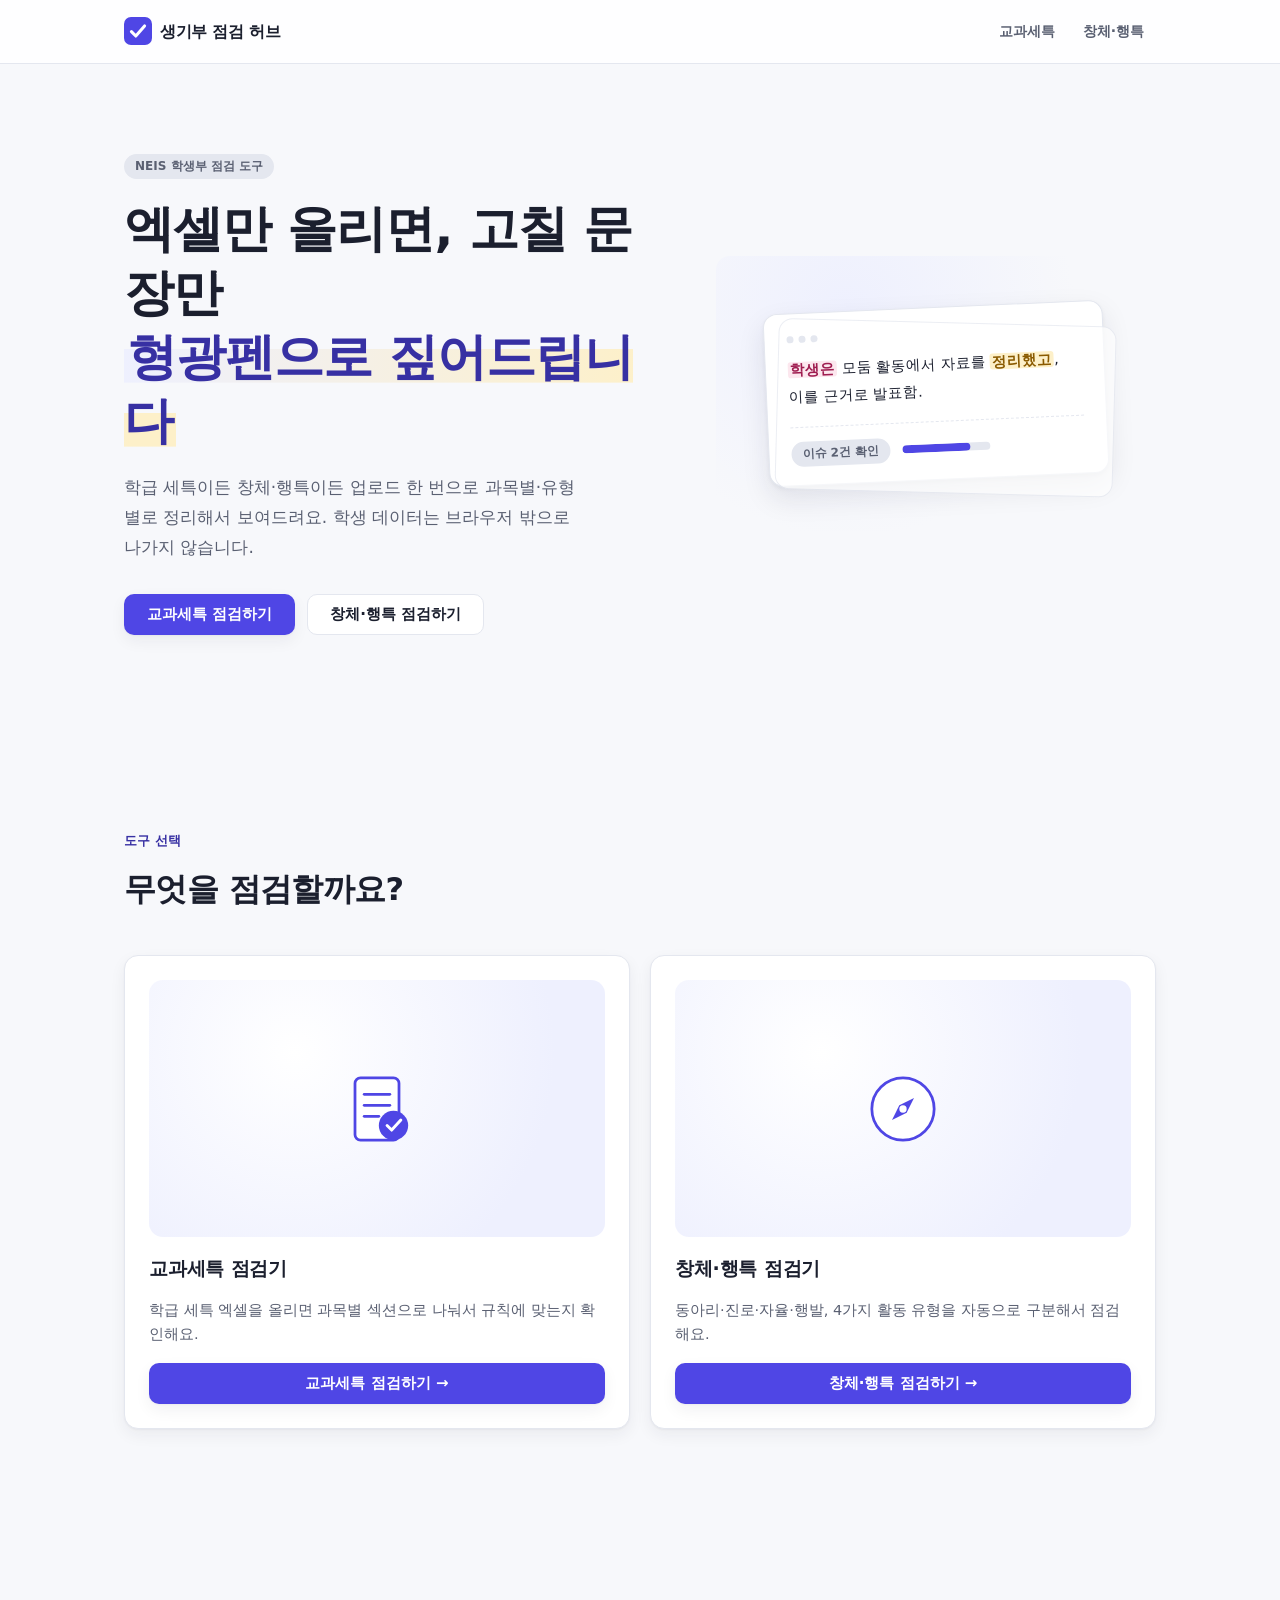
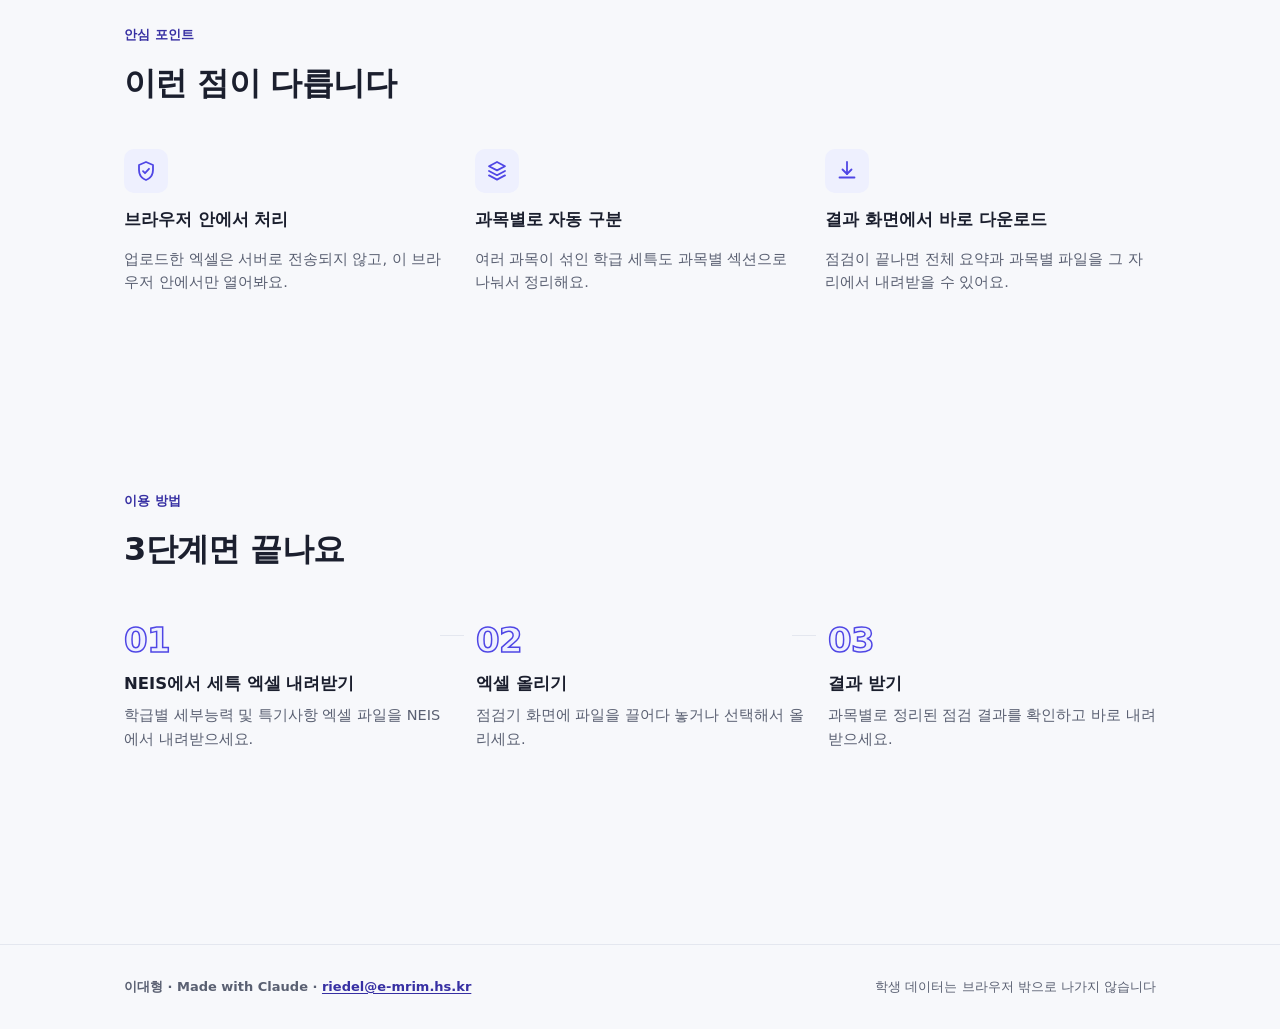
==== index.html @ 64111864 "feat: 생기부 점검 허브 초기 구현 (교과세특·창체 점검기 + 랜딩) - NEIS 인쇄덤프형 xlsx 파서: 과목 forward-fill, 잘림 보정, 연속행 병합 - 결과 화" ====
<!doctype html>
<html lang="ko">
<head>
<meta charset="UTF-8">
<meta name="viewport" content="width=device-width, initial-scale=1">
<title>생기부 점검 허브</title>
<meta name="description" content="NEIS 학생부 세특·창체 문장을 브라우저 안에서 바로 점검하고, 과목별·유형별로 정리해서 내려받으세요.">

<meta property="og:title" content="생기부 점검 허브">
<meta property="og:description" content="NEIS 학생부 세특·창체 문장을 브라우저 안에서 바로 점검하고, 과목별·유형별로 정리해서 내려받으세요.">
<meta property="og:image" content="./assets/img/og.png">
<meta property="og:type" content="website">
<meta property="og:locale" content="ko_KR">

<link rel="icon" type="image/svg+xml" href="./favicon.svg">
<link rel="stylesheet" href="https://cdn.jsdelivr.net/gh/orioncactus/pretendard@v1.3.9/dist/web/variable/pretendardvariable-dynamic-subset.min.css">
<link rel="stylesheet" href="./assets/css/design-system.css">
<link rel="stylesheet" href="./assets/css/landing.css">
</head>
<body>

<header class="site-header">
  <div class="container site-header__inner">
    <a class="site-logo" href="./index.html">
      <svg class="site-logo__mark" width="28" height="28" viewBox="0 0 64 64" aria-hidden="true">
        <rect width="64" height="64" rx="16" fill="#4F46E5"/>
        <path d="M17 33.5 L27 43.5 L47 20.5" fill="none" stroke="#FFFFFF" stroke-width="7" stroke-linecap="round" stroke-linejoin="round"/>
      </svg>
      생기부 점검 허브
    </a>
    <nav class="site-nav" aria-label="주요 메뉴">
      <a class="site-nav__link" href="./subject.html">교과세특</a>
      <a class="site-nav__link" href="./career.html">창체·행특</a>
    </nav>
  </div>
</header>

<main>

  <!-- 히어로 -->
  <section class="hero">
    <div class="container">
      <div class="hero-copy">
        <span class="badge">NEIS 학생부 점검 도구</span>
        <h1 class="hero-title">
          엑셀만 올리면, 고칠 문장만<br>
          <span class="hl-sweep">형광펜으로 짚어드립니다</span>
        </h1>
        <p class="hero-desc">
          학급 세특이든 창체·행특이든 업로드 한 번으로 과목별·유형별로 정리해서 보여드려요.
          학생 데이터는 브라우저 밖으로 나가지 않습니다.
        </p>
        <div class="hero-cta">
          <a class="btn btn-primary" href="./subject.html">교과세특 점검하기</a>
          <a class="btn btn-ghost" href="./career.html">창체·행특 점검하기</a>
        </div>
      </div>

      <div class="hero-illus-wrap">
        <div class="illus illus-hero" role="img" aria-label="생기부 문장에 형광펜으로 표시된 점검 결과 미리보기">
          <img src="./assets/img/hero.png" alt="" onerror="this.style.display='none';this.closest('.illus').classList.add('img-missing')">
          <div class="illus-fallback" aria-hidden="true">
            <div class="mock-card">
              <div class="mock-card__dots"><span></span><span></span><span></span></div>
              <p class="mock-card__line">
                <mark class="hl-rose">학생은</mark> 모둠 활동에서 자료를
                <mark class="hl-amber">정리했고</mark>, 이를 근거로 발표함.
              </p>
              <div class="mock-card__meta">
                <span class="badge">이슈 2건 확인</span>
                <div class="gauge"><div class="gauge-fill" style="width:78%"></div></div>
              </div>
            </div>
          </div>
        </div>
      </div>
    </div>
  </section>

  <!-- 도구 카드 2 -->
  <section class="tools">
    <div class="container">
      <div class="section-head">
        <span class="section-eyebrow">도구 선택</span>
        <h2 class="section-title">무엇을 점검할까요?</h2>
      </div>

      <div class="grid-2">
        <article class="card tool-card">
          <div class="illus illus-tool" role="img" aria-label="교과세특 점검기 아이콘">
            <img src="./assets/img/tool-subject.png" alt="" onerror="this.style.display='none';this.closest('.illus').classList.add('img-missing')">
            <div class="illus-fallback" aria-hidden="true">
              <svg class="illus-fallback-icon" viewBox="0 0 96 96" width="72" height="72" fill="none" aria-hidden="true">
                <rect x="24" y="14" width="48" height="68" rx="6" fill="#FFFFFF" stroke="#4F46E5" stroke-width="3"/>
                <line x1="34" y1="32" x2="62" y2="32" stroke="#4F46E5" stroke-width="3" stroke-linecap="round"/>
                <line x1="34" y1="44" x2="62" y2="44" stroke="#4F46E5" stroke-width="3" stroke-linecap="round"/>
                <line x1="34" y1="56" x2="50" y2="56" stroke="#4F46E5" stroke-width="3" stroke-linecap="round"/>
                <circle cx="66" cy="66" r="16" fill="#4F46E5"/>
                <path d="M59 66 L64 71 L74 60" stroke="#FFFFFF" stroke-width="3.2" stroke-linecap="round" stroke-linejoin="round" fill="none"/>
              </svg>
            </div>
          </div>
          <h3 class="tool-card__title">교과세특 점검기</h3>
          <p class="tool-card__desc">학급 세특 엑셀을 올리면 과목별 섹션으로 나눠서 규칙에 맞는지 확인해요.</p>
          <a class="btn btn-primary" href="./subject.html">교과세특 점검하기 →</a>
        </article>

        <article class="card tool-card">
          <div class="illus illus-tool" role="img" aria-label="창체·행특 점검기 아이콘">
            <img src="./assets/img/tool-career.png" alt="" onerror="this.style.display='none';this.closest('.illus').classList.add('img-missing')">
            <div class="illus-fallback" aria-hidden="true">
              <svg class="illus-fallback-icon" viewBox="0 0 96 96" width="72" height="72" fill="none" aria-hidden="true">
                <circle cx="48" cy="48" r="34" fill="#FFFFFF" stroke="#4F46E5" stroke-width="3"/>
                <path d="M60 36 L52 52 L36 60 L44 44 Z" fill="#4F46E5"/>
                <circle cx="48" cy="48" r="4" fill="#FFFFFF"/>
              </svg>
            </div>
          </div>
          <h3 class="tool-card__title">창체·행특 점검기</h3>
          <p class="tool-card__desc">동아리·진로·자율·행발, 4가지 활동 유형을 자동으로 구분해서 점검해요.</p>
          <a class="btn btn-primary" href="./career.html">창체·행특 점검하기 →</a>
        </article>
      </div>
    </div>
  </section>

  <!-- 특징 3 -->
  <section class="features">
    <div class="container">
      <div class="section-head">
        <span class="section-eyebrow">안심 포인트</span>
        <h2 class="section-title">이런 점이 다릅니다</h2>
      </div>

      <div class="grid-3">
        <div class="feature-card">
          <span class="feature-icon">
            <svg width="24" height="24" viewBox="0 0 24 24" fill="none" aria-hidden="true">
              <path d="M12 3l7 3v5c0 5-3.2 8.5-7 10-3.8-1.5-7-5-7-10V6l7-3z" stroke="currentColor" stroke-width="1.8" stroke-linejoin="round"/>
              <path d="M9 12.2l2 2 4-4.4" stroke="currentColor" stroke-width="1.8" stroke-linecap="round" stroke-linejoin="round"/>
            </svg>
          </span>
          <h3 class="feature-card__title">브라우저 안에서 처리</h3>
          <p class="feature-card__desc">업로드한 엑셀은 서버로 전송되지 않고, 이 브라우저 안에서만 열어봐요.</p>
        </div>

        <div class="feature-card">
          <span class="feature-icon">
            <svg width="24" height="24" viewBox="0 0 24 24" fill="none" aria-hidden="true">
              <path d="M12 3l8 4.2-8 4.2-8-4.2L12 3z" stroke="currentColor" stroke-width="1.8" stroke-linejoin="round"/>
              <path d="M4 12l8 4.2 8-4.2" stroke="currentColor" stroke-width="1.8" stroke-linecap="round" stroke-linejoin="round"/>
              <path d="M4 16.4l8 4.2 8-4.2" stroke="currentColor" stroke-width="1.8" stroke-linecap="round" stroke-linejoin="round"/>
            </svg>
          </span>
          <h3 class="feature-card__title">과목별로 자동 구분</h3>
          <p class="feature-card__desc">여러 과목이 섞인 학급 세특도 과목별 섹션으로 나눠서 정리해요.</p>
        </div>

        <div class="feature-card">
          <span class="feature-icon">
            <svg width="24" height="24" viewBox="0 0 24 24" fill="none" aria-hidden="true">
              <path d="M12 3v12" stroke="currentColor" stroke-width="1.8" stroke-linecap="round"/>
              <path d="M7.5 10.5L12 15l4.5-4.5" stroke="currentColor" stroke-width="1.8" stroke-linecap="round" stroke-linejoin="round"/>
              <path d="M4.5 18.5h15" stroke="currentColor" stroke-width="1.8" stroke-linecap="round"/>
            </svg>
          </span>
          <h3 class="feature-card__title">결과 화면에서 바로 다운로드</h3>
          <p class="feature-card__desc">점검이 끝나면 전체 요약과 과목별 파일을 그 자리에서 내려받을 수 있어요.</p>
        </div>
      </div>
    </div>
  </section>

  <!-- 3스텝 사용법 -->
  <section class="steps">
    <div class="container">
      <div class="section-head">
        <span class="section-eyebrow">이용 방법</span>
        <h2 class="section-title">3단계면 끝나요</h2>
      </div>

      <div class="steps-grid">
        <div class="step">
          <span class="step-num">01</span>
          <h3 class="step-title">NEIS에서 세특 엑셀 내려받기</h3>
          <p class="step-desc">학급별 세부능력 및 특기사항 엑셀 파일을 NEIS에서 내려받으세요.</p>
        </div>
        <div class="step">
          <span class="step-num">02</span>
          <h3 class="step-title">엑셀 올리기</h3>
          <p class="step-desc">점검기 화면에 파일을 끌어다 놓거나 선택해서 올리세요.</p>
        </div>
        <div class="step">
          <span class="step-num">03</span>
          <h3 class="step-title">결과 받기</h3>
          <p class="step-desc">과목별로 정리된 점검 결과를 확인하고 바로 내려받으세요.</p>
        </div>
      </div>
    </div>
  </section>

</main>

<footer class="site-footer">
  <div class="container site-footer__inner">
    <p class="site-footer__credit">이대형 · Made with Claude · <a href="mailto:riedel@e-mrim.hs.kr">riedel@e-mrim.hs.kr</a></p>
    <p class="site-footer__privacy">학생 데이터는 브라우저 밖으로 나가지 않습니다</p>
  </div>
</footer>

</body>
</html>
---- assets/css/design-system.css ----
/* ==========================================================================
   생기부 점검 허브 — Design System
   토큰 + 전역 리셋 + 공용 컴포넌트 계약(§2)
   이 파일이 노출하는 클래스명은 다른 페이지(subject.html/career.html)가
   그대로 갖다 쓴다. 이름을 바꾸면 다른 화면이 깨진다.
   ========================================================================== */

/* ---- 1. 토큰 ------------------------------------------------------------ */
:root {
  /* 팔레트 */
  --bg: #F7F8FB;
  --surface: #FFFFFF;
  --ink: #1B1F2E;
  --ink-soft: #5A6072;
  --line: #E4E7EF;
  --brand: #4F46E5;
  --brand-deep: #3730A3;
  --brand-soft: #EEF0FE;

  /* 형광펜 파스텔 7색 (배경/글자 짝) */
  --hl-amber-bg: #FDF0C9;  --hl-amber-ink: #8A5A00;
  --hl-rose-bg:  #FCE7EE;  --hl-rose-ink:  #9F1D50;
  --hl-teal-bg:  #D9F2EF;  --hl-teal-ink:  #0F5F58;
  --hl-violet-bg:#EDE8FB;  --hl-violet-ink:#5B3FA8;
  --hl-slate-bg: #E8ECF4;  --hl-slate-ink: #3E4A63;
  --hl-red-bg:   #FBE4E1;  --hl-red-ink:   #A3271A; /* 위반 확정 */
  --hl-brown-bg: #F3E8DC;  --hl-brown-ink: #7A4E1F; /* 확인 필요 */

  /* 타이포 */
  --font-sans: 'Pretendard Variable', Pretendard, -apple-system, BlinkMacSystemFont,
    'Segoe UI', system-ui, Roboto, 'Apple SD Gothic Neo', sans-serif;

  /* 형태 */
  --radius: 14px;
  --radius-sm: 10px;
  --radius-pill: 999px;
  --shadow-1: 0 1px 2px rgba(27, 31, 46, 0.04), 0 6px 16px rgba(27, 31, 46, 0.06);
  --shadow-2: 0 2px 4px rgba(27, 31, 46, 0.05), 0 12px 28px rgba(27, 31, 46, 0.10);

  /* 레이아웃 */
  --container-w: 1080px;
  --header-h: 64px;
  --section-pad: clamp(56px, 8vw, 96px);

  /* z-index 스케일 */
  --z-header: 50;
  --z-actionbar: 40;
  --z-toast: 1000;
}

@media (max-width: 640px) {
  :root { --header-h: 56px; }
}

/* ---- 2. 리셋 ------------------------------------------------------------ */
*, *::before, *::after { box-sizing: border-box; }
html { -webkit-text-size-adjust: 100%; scroll-behavior: smooth; }
body {
  margin: 0;
  background: var(--bg);
  color: var(--ink);
  font-family: var(--font-sans);
  font-weight: 400;
  line-height: 1.6;
  -webkit-font-smoothing: antialiased;
  text-rendering: optimizeLegibility;
}
img { max-width: 100%; display: block; }
a { color: inherit; }
button, input, select, textarea { font: inherit; color: inherit; }
button { cursor: pointer; background: none; border: none; }
ul, ol { margin: 0; padding: 0; list-style: none; }
h1, h2, h3, h4, p { margin: 0; }
::selection { background: var(--brand-soft); color: var(--brand-deep); }

:focus-visible {
  outline: 2px solid var(--brand);
  outline-offset: 2px;
  border-radius: 4px;
}

@media (prefers-reduced-motion: reduce) {
  *, *::before, *::after {
    animation-duration: 0.01ms !important;
    animation-iteration-count: 1 !important;
    transition-duration: 0.01ms !important;
    scroll-behavior: auto !important;
  }
}

/* ---- 3. 레이아웃 --------------------------------------------------------- */
.container {
  max-width: var(--container-w);
  margin-inline: auto;
  padding-inline: 24px;
}
@media (max-width: 640px) {
  .container { padding-inline: 20px; }
}

.site-header {
  position: sticky;
  top: 0;
  z-index: var(--z-header);
  height: var(--header-h);
  display: flex;
  align-items: center;
  background: rgba(255, 255, 255, 0.86);
  backdrop-filter: saturate(180%) blur(8px);
  -webkit-backdrop-filter: saturate(180%) blur(8px);
  border-bottom: 1px solid var(--line);
}
.site-header__inner {
  display: flex;
  align-items: center;
  justify-content: space-between;
  gap: 16px;
  width: 100%;
}
.site-logo {
  display: inline-flex;
  align-items: center;
  gap: 8px;
  font-weight: 800;
  font-size: 16px;
  letter-spacing: -0.02em;
  color: var(--ink);
  text-decoration: none;
}
.site-logo__mark {
  display: inline-flex;
  flex-shrink: 0;
}
.site-nav {
  display: flex;
  align-items: center;
  gap: 4px;
}
.site-nav__link {
  padding: 8px 12px;
  border-radius: var(--radius-sm);
  font-size: 14px;
  font-weight: 600;
  color: var(--ink-soft);
  text-decoration: none;
  transition: background 0.15s ease, color 0.15s ease;
}
.site-nav__link:hover { background: var(--brand-soft); color: var(--brand-deep); }
.site-nav__link[aria-current="page"] { color: var(--brand-deep); background: var(--brand-soft); }

.site-footer {
  border-top: 1px solid var(--line);
  padding-block: 32px;
  margin-top: var(--section-pad);
}
.site-footer__inner {
  display: flex;
  flex-wrap: wrap;
  align-items: center;
  justify-content: space-between;
  gap: 8px 24px;
}
.site-footer__credit {
  font-size: 13px;
  font-weight: 600;
  color: var(--ink-soft);
}
.site-footer__credit a {
  color: var(--brand-deep);
  text-decoration: underline;
  text-underline-offset: 2px;
}
.site-footer__privacy {
  font-size: 13px;
  color: var(--ink-soft);
}

.page-title {
  font-size: clamp(26px, 4vw, 34px);
  font-weight: 800;
  letter-spacing: -0.02em;
  color: var(--ink);
  line-height: 1.3;
}

/* ---- 4. 공용 그리드 헬퍼(보너스) ------------------------------------------ */
.grid-2 { display: grid; grid-template-columns: repeat(2, 1fr); gap: 20px; }
.grid-3 { display: grid; grid-template-columns: repeat(3, 1fr); gap: 20px; }
@media (max-width: 960px) {
  .grid-3 { grid-template-columns: repeat(2, 1fr); }
}
@media (max-width: 640px) {
  .grid-2, .grid-3 { grid-template-columns: 1fr; }
}

.stats-row { display: flex; flex-wrap: wrap; gap: 28px; }
.filter-row { display: flex; flex-wrap: wrap; gap: 8px; }

/* ---- 5. 이미지 폴백 프레임(§7) -------------------------------------------
   구조: <div class="illus [illus-*]" role="img" aria-label="...">
           <img src="..." alt="" onerror="this.style.display='none';this.closest('.illus').classList.add('img-missing')">
           <div class="illus-fallback" aria-hidden="true">...대체 아트...</div>
         </div>
   실제 이미지 로드 실패 시 .img-missing이 붙고, illus-fallback이 노출된다.
   ------------------------------------------------------------------------- */
.illus {
  position: relative;
  border-radius: var(--radius);
  overflow: hidden;
  background: var(--brand-soft);
}
.illus img { width: 100%; height: 100%; object-fit: cover; }
.illus-fallback { display: none; width: 100%; height: 100%; }
.illus.img-missing .illus-fallback {
  display: flex;
  align-items: center;
  justify-content: center;
}

/* ---- 6. 카드/버튼 -------------------------------------------------------- */
.card {
  background: var(--surface);
  border: 1px solid var(--line);
  border-radius: var(--radius);
  box-shadow: var(--shadow-1);
  padding: 24px;
}

.btn {
  display: inline-flex;
  align-items: center;
  justify-content: center;
  gap: 8px;
  padding: 12px 22px;
  border-radius: var(--radius-sm);
  border: 1px solid transparent;
  font-size: 15px;
  font-weight: 600;
  line-height: 1;
  text-decoration: none;
  white-space: nowrap;
  transition: background 0.15s ease, border-color 0.15s ease, color 0.15s ease, transform 0.1s ease;
}
.btn:active { transform: translateY(1px); }
.btn:disabled { opacity: 0.5; cursor: not-allowed; transform: none; }

.btn-primary {
  background: var(--brand);
  color: #FFFFFF;
  box-shadow: var(--shadow-1);
}
.btn-primary:hover:not(:disabled) { background: var(--brand-deep); }

.btn-ghost {
  background: var(--surface);
  color: var(--ink);
  border-color: var(--line);
}
.btn-ghost:hover:not(:disabled) {
  background: var(--brand-soft);
  color: var(--brand-deep);
  border-color: var(--brand-soft);
}

/* ---- 7. 칩 / 배지 --------------------------------------------------------- */
.chip {
  display: inline-flex;
  align-items: center;
  gap: 6px;
  padding: 7px 16px;
  border-radius: var(--radius-pill);
  background: var(--brand-soft);
  color: var(--brand-deep);
  font-size: 13px;
  font-weight: 600;
  border: 1px solid transparent;
  transition: background 0.15s ease, color 0.15s ease;
}
button.chip { cursor: pointer; }
.chip.active { background: var(--brand); color: #FFFFFF; }

.badge {
  display: inline-flex;
  align-items: center;
  padding: 3px 11px;
  border-radius: var(--radius-pill);
  background: var(--line);
  color: var(--ink-soft);
  font-size: 12px;
  font-weight: 700;
}

/* ---- 8. 토글 그룹 --------------------------------------------------------- */
.toggle-group {
  display: inline-flex;
  align-items: center;
  gap: 4px;
  padding: 4px;
  background: var(--bg);
  border: 1px solid var(--line);
  border-radius: var(--radius-sm);
}
.toggle-btn {
  padding: 8px 16px;
  border-radius: 7px;
  font-size: 14px;
  font-weight: 600;
  color: var(--ink-soft);
  transition: background 0.15s ease, color 0.15s ease, box-shadow 0.15s ease;
}
.toggle-btn.active {
  background: var(--surface);
  color: var(--brand-deep);
  box-shadow: var(--shadow-1);
}

/* ---- 9. 통계 / 게이지 ------------------------------------------------------ */
.stat { display: flex; flex-direction: column; gap: 4px; }
.stat-value {
  font-size: clamp(22px, 3vw, 30px);
  font-weight: 800;
  letter-spacing: -0.02em;
  color: var(--ink);
  font-variant-numeric: tabular-nums;
}
.stat-label { font-size: 13px; font-weight: 600; color: var(--ink-soft); }

.gauge {
  position: relative;
  width: 100%;
  height: 8px;
  border-radius: var(--radius-pill);
  background: var(--line);
  overflow: hidden;
}
.gauge-fill {
  height: 100%;
  border-radius: var(--radius-pill);
  background: var(--brand);
  transition: width 0.3s ease, background 0.15s ease;
}
.gauge.over .gauge-fill, .gauge-fill.over { background: var(--hl-red-ink); }

/* ---- 10. 업로드 존 -------------------------------------------------------- */
.upload-zone {
  border: 2px dashed var(--line);
  border-radius: var(--radius);
  padding: 40px 24px;
  text-align: center;
  background: var(--surface);
  transition: border-color 0.15s ease, background 0.15s ease;
  cursor: pointer;
}
.upload-zone.dragover {
  border-color: var(--brand);
  background: var(--brand-soft);
}

/* ---- 11. 빈 상태 --------------------------------------------------------- */
.empty-state {
  display: flex;
  flex-direction: column;
  align-items: center;
  gap: 12px;
  padding: 48px 24px;
  text-align: center;
  color: var(--ink-soft);
}
.empty-state .illus { width: 160px; aspect-ratio: 4 / 3; margin-bottom: 4px; }

/* ---- 12. 토스트 ----------------------------------------------------------- */
.toast {
  position: fixed;
  left: 50%;
  bottom: 28px;
  transform: translateX(-50%);
  z-index: var(--z-toast);
  background: var(--ink);
  color: #FFFFFF;
  padding: 12px 22px;
  border-radius: var(--radius-sm);
  font-size: 14px;
  font-weight: 600;
  box-shadow: var(--shadow-2);
  animation: toast-in 0.25s ease-out;
}
@keyframes toast-in {
  from { opacity: 0; transform: translateX(-50%) translateY(10px); }
  to   { opacity: 1; transform: translateX(-50%) translateY(0); }
}
---- assets/css/landing.css ----
/* ==========================================================================
   생기부 점검 허브 — 랜딩 페이지 전용 스타일 (index.html)
   design-system.css 이후에 로드된다. 토큰/컴포넌트는 그쪽 것을 그대로 쓴다.
   ========================================================================== */

/* ---- 섹션 공용 헤더 -------------------------------------------------------- */
.section-eyebrow {
  display: inline-block;
  font-size: 13px;
  font-weight: 700;
  color: var(--brand-deep);
  margin-bottom: 12px;
}
.section-title {
  font-size: clamp(24px, 3.4vw, 32px);
  font-weight: 800;
  letter-spacing: -0.02em;
  color: var(--ink);
  margin-bottom: 12px;
}
.section-desc {
  font-size: 15px;
  color: var(--ink-soft);
  max-width: 520px;
}
.section-head { margin-bottom: 40px; }

/* ---- 히어로 --------------------------------------------------------------- */
.hero { padding-block: clamp(48px, 8vw, 88px) var(--section-pad); }
.hero .container {
  display: grid;
  grid-template-columns: minmax(0, 1fr) minmax(0, 440px);
  gap: 56px;
  align-items: center;
}
@media (max-width: 960px) {
  .hero .container { grid-template-columns: 1fr; gap: 40px; }
  .hero-illus-wrap { order: -1; max-width: 420px; margin-inline: auto; }
}

.hero-copy .badge { margin-bottom: 18px; }

.hero-title {
  font-size: clamp(30px, 4.6vw, 50px);
  font-weight: 800;
  letter-spacing: -0.02em;
  line-height: 1.28;
  color: var(--ink);
  margin: 0 0 20px;
}

/* 시그니처: 인디고 → 파스텔 형광펜 스윕 (load 시 1회, 헤드라인 핵심 구절 한정) */
.hl-sweep {
  background-image: linear-gradient(90deg, var(--brand-soft), var(--hl-amber-bg) 92%);
  background-repeat: no-repeat;
  background-position: 0 86%;
  background-size: 0% 58%;
  padding: 0 3px;
  color: var(--brand-deep);
  animation: hl-sweep-in 0.6s cubic-bezier(0.22, 0.75, 0.28, 1) 0.2s forwards;
}
@keyframes hl-sweep-in {
  to { background-size: 100% 58%; }
}
@media (prefers-reduced-motion: reduce) {
  .hl-sweep { animation: none; background-size: 100% 58%; }
}

.hero-desc {
  font-size: 17px;
  line-height: 1.75;
  color: var(--ink-soft);
  max-width: 460px;
  margin: 0 0 32px;
}

.hero-cta { display: flex; flex-wrap: wrap; gap: 12px; }

/* ---- 히어로 대체 아트: 미니 점검 결과 미리보기 카드 ------------------------- */
.illus-hero { aspect-ratio: 8 / 5; background: transparent; }
.illus-hero .illus-fallback {
  position: relative;
  background: radial-gradient(circle at 30% 20%, var(--brand-soft), transparent 60%);
  padding: 24px;
}
.mock-card {
  position: relative;
  width: min(340px, 88%);
  background: var(--surface);
  border: 1px solid var(--line);
  border-radius: var(--radius);
  box-shadow: var(--shadow-2);
  padding: 22px 22px 18px;
  transform: rotate(-2.5deg);
}
.mock-card::before {
  content: "";
  position: absolute;
  inset: 0;
  border-radius: var(--radius);
  background: var(--surface);
  border: 1px solid var(--line);
  transform: rotate(4deg) translate(10px, 14px);
  z-index: -1;
  opacity: 0.7;
}
.mock-card__dots { display: flex; gap: 5px; margin-bottom: 14px; }
.mock-card__dots span {
  width: 7px; height: 7px; border-radius: 50%; background: var(--line);
}
.mock-card__line {
  font-size: 14.5px;
  line-height: 1.85;
  color: var(--ink);
  word-break: keep-all;
}
.mock-card__line mark {
  border-radius: 3px;
  padding: 0 2px;
  font-weight: 600;
}
.mock-card__line .hl-rose  { background: var(--hl-rose-bg);  color: var(--hl-rose-ink); }
.mock-card__line .hl-amber { background: var(--hl-amber-bg); color: var(--hl-amber-ink); }
.mock-card__meta {
  display: flex;
  align-items: center;
  gap: 12px;
  margin-top: 16px;
  padding-top: 14px;
  border-top: 1px dashed var(--line);
}
.mock-card__meta .gauge { width: 88px; }

/* ---- 도구 카드 ------------------------------------------------------------- */
.tools { padding-block: var(--section-pad); }
.tool-card {
  display: flex;
  flex-direction: column;
  gap: 16px;
  transition: transform 0.15s ease, box-shadow 0.15s ease;
}
.tool-card:hover { transform: translateY(-3px); box-shadow: var(--shadow-2); }
.tool-card .illus {
  aspect-ratio: 16 / 9;
  background: radial-gradient(circle at 32% 28%, #FFFFFF, var(--brand-soft) 72%);
}
.tool-card__title {
  font-size: 19px;
  font-weight: 800;
  letter-spacing: -0.01em;
  color: var(--ink);
}
.tool-card__desc { font-size: 14.5px; line-height: 1.65; color: var(--ink-soft); flex-grow: 1; }

.illus-fallback-icon { width: 88px; height: 88px; }

/* ---- 특징 3 --------------------------------------------------------------- */
.features { padding-block: var(--section-pad); }
.feature-card { display: flex; flex-direction: column; gap: 14px; }
.feature-icon {
  width: 44px;
  height: 44px;
  display: inline-flex;
  align-items: center;
  justify-content: center;
  border-radius: var(--radius-sm);
  background: var(--brand-soft);
  color: var(--brand);
}
.feature-card__title { font-size: 16.5px; font-weight: 700; color: var(--ink); }
.feature-card__desc { font-size: 14.5px; line-height: 1.65; color: var(--ink-soft); }

/* ---- 3스텝 사용법 ----------------------------------------------------------
   실제 순서가 있는 절차이므로 번호(01/02/03) 사용이 정당하다.
   ------------------------------------------------------------------------- */
.steps { padding-block: var(--section-pad); }
.steps-grid {
  display: grid;
  grid-template-columns: repeat(3, 1fr);
  gap: 24px;
  position: relative;
}
@media (max-width: 800px) {
  .steps-grid { grid-template-columns: 1fr; gap: 16px; }
}
.step { position: relative; padding-top: 8px; }
.step-num {
  display: block;
  font-size: 34px;
  font-weight: 800;
  letter-spacing: -0.02em;
  color: var(--brand-soft);
  -webkit-text-stroke: 1.5px var(--brand);
  font-variant-numeric: tabular-nums;
  line-height: 1;
  margin-bottom: 14px;
}
.step-title { font-size: 16.5px; font-weight: 700; color: var(--ink); margin-bottom: 6px; }
.step-desc { font-size: 14.5px; line-height: 1.65; color: var(--ink-soft); }
@media (min-width: 801px) {
  .step:not(:last-child)::after {
    content: "";
    position: absolute;
    top: 20px;
    right: -12px;
    width: 24px;
    height: 1px;
    background: var(--line);
  }
}
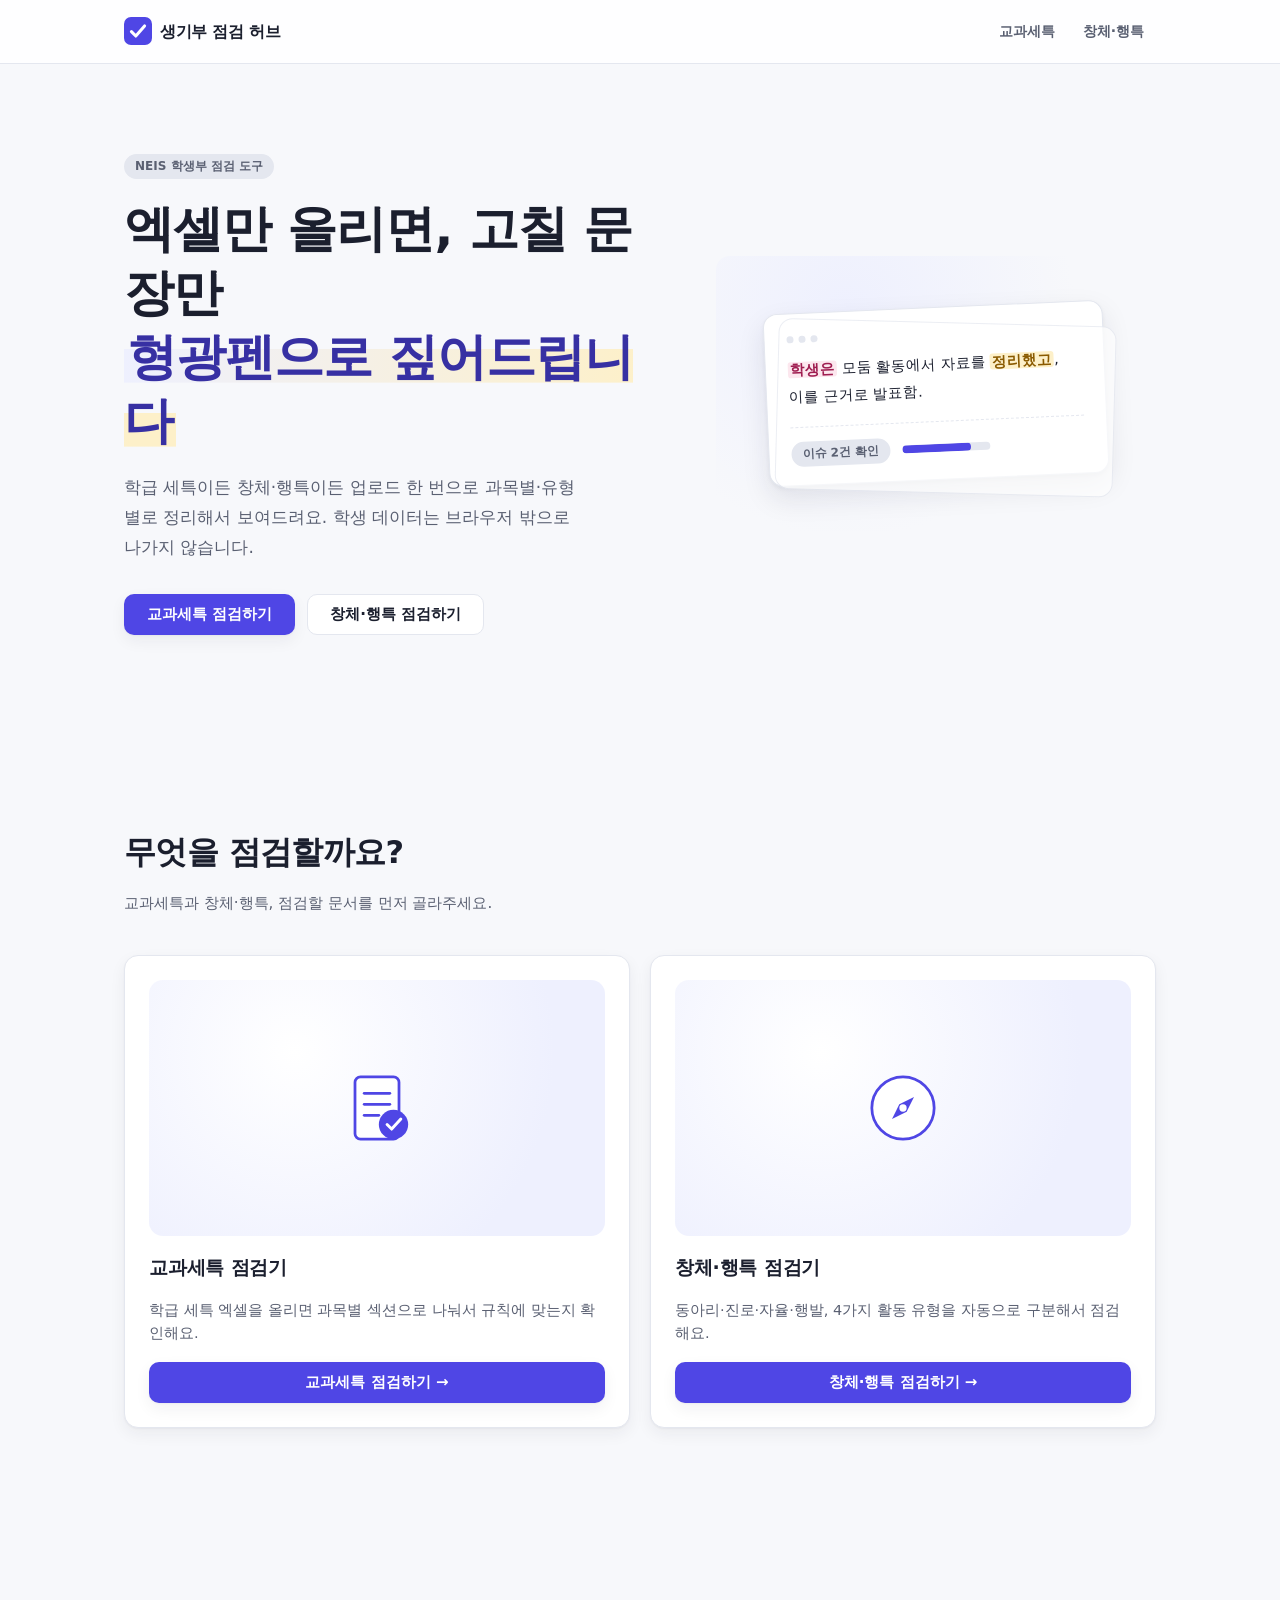
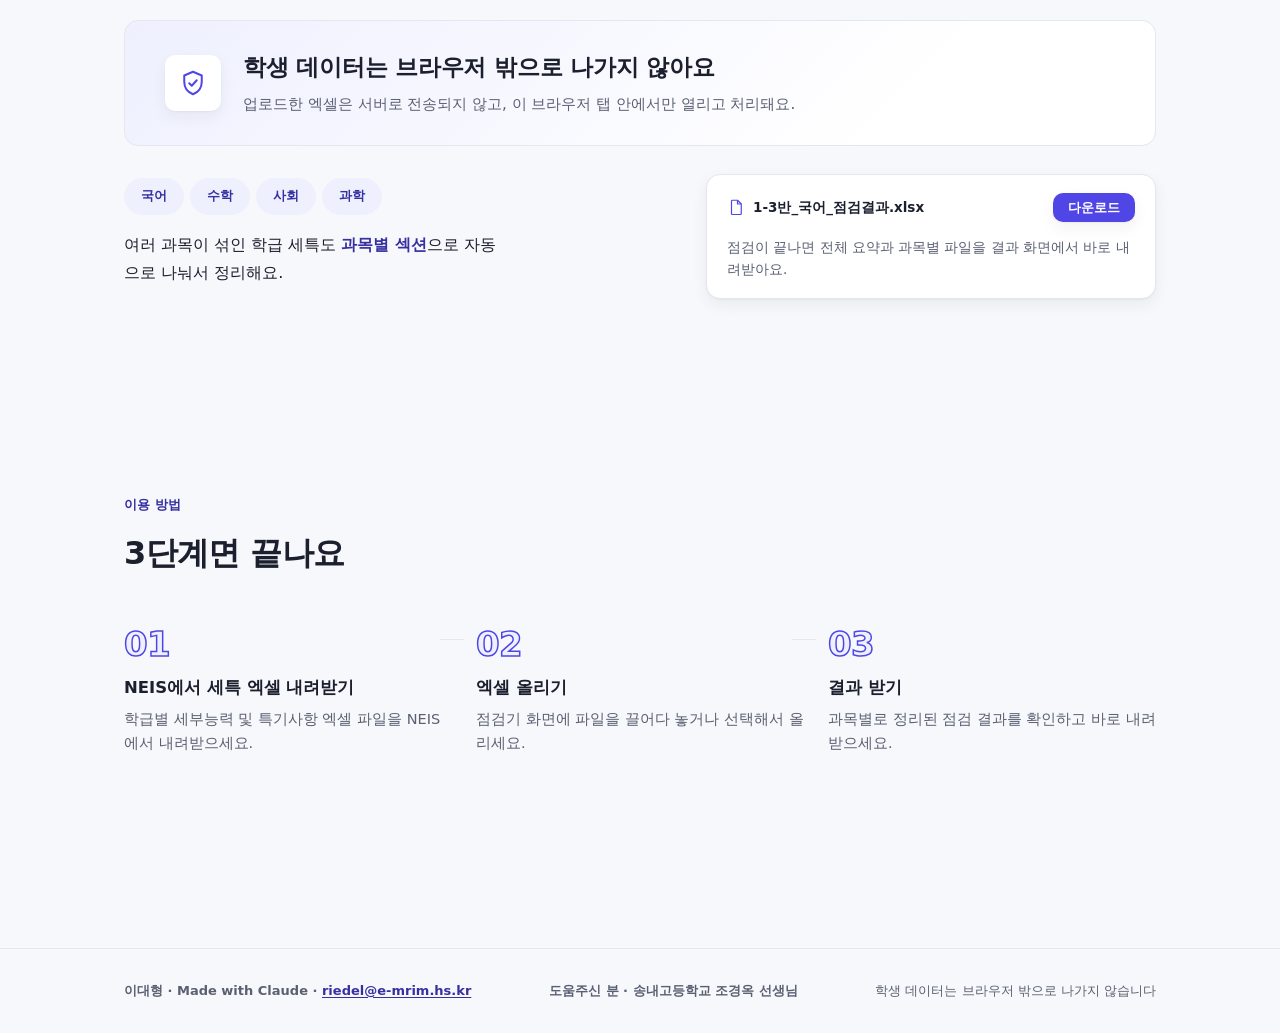
==== commit d8e0fd07: "design: impeccable critique 반영 — 사용 흐름·하이라이트 밀도·일관성 개선 - P0: 점검 실행 피드백(분석 중 표시 + 결과 자동 스크롤 + N건 발견 앵" ====
--- a/index.html
+++ b/index.html
@@ -68,7 +68,7 @@
               </p>
               <div class="mock-card__meta">
                 <span class="badge">이슈 2건 확인</span>
-                <div class="gauge"><div class="gauge-fill" style="width:78%"></div></div>
+                <div class="gauge"><div class="gauge-fill" style="--fill:.78"></div></div>
               </div>
             </div>
           </div>
@@ -81,8 +81,8 @@
   <section class="tools">
     <div class="container">
       <div class="section-head">
-        <span class="section-eyebrow">도구 선택</span>
         <h2 class="section-title">무엇을 점검할까요?</h2>
+        <p class="section-desc">교과세특과 창체·행특, 점검할 문서를 먼저 골라주세요.</p>
       </div>
 
       <div class="grid-2">
@@ -124,48 +124,40 @@
     </div>
   </section>
 
-  <!-- 특징 3 -->
-  <section class="features">
-    <div class="container">
-      <div class="section-head">
-        <span class="section-eyebrow">안심 포인트</span>
-        <h2 class="section-title">이런 점이 다릅니다</h2>
-      </div>
-
-      <div class="grid-3">
-        <div class="feature-card">
-          <span class="feature-icon">
-            <svg width="24" height="24" viewBox="0 0 24 24" fill="none" aria-hidden="true">
-              <path d="M12 3l7 3v5c0 5-3.2 8.5-7 10-3.8-1.5-7-5-7-10V6l7-3z" stroke="currentColor" stroke-width="1.8" stroke-linejoin="round"/>
-              <path d="M9 12.2l2 2 4-4.4" stroke="currentColor" stroke-width="1.8" stroke-linecap="round" stroke-linejoin="round"/>
+  <!-- 신뢰 스트립 + 상세 -->
+  <section class="trust">
+    <div class="container">
+      <div class="trust-strip">
+        <span class="trust-strip__icon" aria-hidden="true">
+          <svg width="30" height="30" viewBox="0 0 24 24" fill="none">
+            <path d="M12 3l7 3v5c0 5-3.2 8.5-7 10-3.8-1.5-7-5-7-10V6l7-3z" stroke="currentColor" stroke-width="1.6" stroke-linejoin="round"/>
+            <path d="M9 12.2l2 2 4-4.4" stroke="currentColor" stroke-width="1.6" stroke-linecap="round" stroke-linejoin="round"/>
+          </svg>
+        </span>
+        <div class="trust-strip__copy">
+          <h2 class="trust-strip__title">학생 데이터는 브라우저 밖으로 나가지 않아요</h2>
+          <p class="trust-strip__desc">업로드한 엑셀은 서버로 전송되지 않고, 이 브라우저 탭 안에서만 열리고 처리돼요.</p>
+        </div>
+      </div>
+
+      <div class="trust-grid">
+        <div class="trust-note">
+          <div class="chip-row">
+            <span class="chip">국어</span><span class="chip">수학</span><span class="chip">사회</span><span class="chip">과학</span>
+          </div>
+          <p class="trust-note__text">여러 과목이 섞인 학급 세특도 <strong>과목별 섹션</strong>으로 자동으로 나눠서 정리해요.</p>
+        </div>
+
+        <div class="trust-snippet">
+          <div class="file-row" aria-hidden="true">
+            <svg class="file-row__icon" width="18" height="18" viewBox="0 0 24 24" fill="none">
+              <path d="M7 3h7l5 5v13a1 1 0 0 1-1 1H7a1 1 0 0 1-1-1V4a1 1 0 0 1 1-1z" stroke="currentColor" stroke-width="1.6" stroke-linejoin="round"/>
+              <path d="M14 3v5h5" stroke="currentColor" stroke-width="1.6" stroke-linejoin="round"/>
             </svg>
-          </span>
-          <h3 class="feature-card__title">브라우저 안에서 처리</h3>
-          <p class="feature-card__desc">업로드한 엑셀은 서버로 전송되지 않고, 이 브라우저 안에서만 열어봐요.</p>
-        </div>
-
-        <div class="feature-card">
-          <span class="feature-icon">
-            <svg width="24" height="24" viewBox="0 0 24 24" fill="none" aria-hidden="true">
-              <path d="M12 3l8 4.2-8 4.2-8-4.2L12 3z" stroke="currentColor" stroke-width="1.8" stroke-linejoin="round"/>
-              <path d="M4 12l8 4.2 8-4.2" stroke="currentColor" stroke-width="1.8" stroke-linecap="round" stroke-linejoin="round"/>
-              <path d="M4 16.4l8 4.2 8-4.2" stroke="currentColor" stroke-width="1.8" stroke-linecap="round" stroke-linejoin="round"/>
-            </svg>
-          </span>
-          <h3 class="feature-card__title">과목별로 자동 구분</h3>
-          <p class="feature-card__desc">여러 과목이 섞인 학급 세특도 과목별 섹션으로 나눠서 정리해요.</p>
-        </div>
-
-        <div class="feature-card">
-          <span class="feature-icon">
-            <svg width="24" height="24" viewBox="0 0 24 24" fill="none" aria-hidden="true">
-              <path d="M12 3v12" stroke="currentColor" stroke-width="1.8" stroke-linecap="round"/>
-              <path d="M7.5 10.5L12 15l4.5-4.5" stroke="currentColor" stroke-width="1.8" stroke-linecap="round" stroke-linejoin="round"/>
-              <path d="M4.5 18.5h15" stroke="currentColor" stroke-width="1.8" stroke-linecap="round"/>
-            </svg>
-          </span>
-          <h3 class="feature-card__title">결과 화면에서 바로 다운로드</h3>
-          <p class="feature-card__desc">점검이 끝나면 전체 요약과 과목별 파일을 그 자리에서 내려받을 수 있어요.</p>
+            <span class="file-row__name">1-3반_국어_점검결과.xlsx</span>
+            <span class="btn btn-primary btn-sm">다운로드</span>
+          </div>
+          <p class="trust-snippet__desc">점검이 끝나면 전체 요약과 과목별 파일을 결과 화면에서 바로 내려받아요.</p>
         </div>
       </div>
     </div>
@@ -204,6 +196,7 @@
 <footer class="site-footer">
   <div class="container site-footer__inner">
     <p class="site-footer__credit">이대형 · Made with Claude · <a href="mailto:riedel@e-mrim.hs.kr">riedel@e-mrim.hs.kr</a></p>
+    <p class="site-footer__credit">도움주신 분 · 송내고등학교 조경옥 선생님</p>
     <p class="site-footer__privacy">학생 데이터는 브라우저 밖으로 나가지 않습니다</p>
   </div>
 </footer>
--- a/assets/css/design-system.css
+++ b/assets/css/design-system.css
@@ -77,6 +77,14 @@
   outline: 2px solid var(--brand);
   outline-offset: 2px;
   border-radius: 4px;
+}
+
+/* 폼 필드는 아웃라인 대신 인디고 2px 박스섀도 링 — 인접 테두리와 겹쳐 흐려지는 문제 방지 */
+input:focus-visible,
+textarea:focus-visible,
+select:focus-visible {
+  outline: none;
+  box-shadow: 0 0 0 2px var(--brand);
 }
 
 @media (prefers-reduced-motion: reduce) {
--- a/assets/css/landing.css
+++ b/assets/css/landing.css
@@ -130,6 +130,13 @@
   border-top: 1px dashed var(--line);
 }
 .mock-card__meta .gauge { width: 88px; }
+/* width 트랜지션 대신 transform:scaleX — 값은 HTML의 --fill 변수로 주입 */
+.mock-card__meta .gauge-fill {
+  width: 100%;
+  transform: scaleX(var(--fill, 0));
+  transform-origin: left;
+  transition: transform 0.3s ease, background 0.15s ease;
+}
 
 /* ---- 도구 카드 ------------------------------------------------------------- */
 .tools { padding-block: var(--section-pad); }
@@ -154,21 +161,83 @@
 
 .illus-fallback-icon { width: 88px; height: 88px; }
 
-/* ---- 특징 3 --------------------------------------------------------------- */
-.features { padding-block: var(--section-pad); }
-.feature-card { display: flex; flex-direction: column; gap: 14px; }
-.feature-icon {
-  width: 44px;
-  height: 44px;
+/* ---- 신뢰 스트립 + 상세 -----------------------------------------------------
+   구 '특징 3카드'(동일 아이콘 타일 반복)를 대체. 가장 중요한 신뢰 메시지는
+   넓은 스트립으로 승격하고, 나머지 2가지는 서로 다른 형태(칩 나열형 서술 /
+   실제 UI 조각 미리보기)로 보여줘 카드 그리드 반복을 피한다.
+   ------------------------------------------------------------------------- */
+.trust { padding-block: var(--section-pad); }
+
+.trust-strip {
+  display: flex;
+  align-items: center;
+  gap: 22px;
+  padding: 28px clamp(22px, 4vw, 40px);
+  border-radius: var(--radius);
+  background: linear-gradient(135deg, var(--brand-soft), var(--surface) 75%);
+  border: 1px solid var(--line);
+  margin-bottom: 28px;
+}
+.trust-strip__icon {
+  flex-shrink: 0;
+  width: 56px;
+  height: 56px;
   display: inline-flex;
   align-items: center;
   justify-content: center;
   border-radius: var(--radius-sm);
-  background: var(--brand-soft);
+  background: var(--surface);
   color: var(--brand);
-}
-.feature-card__title { font-size: 16.5px; font-weight: 700; color: var(--ink); }
-.feature-card__desc { font-size: 14.5px; line-height: 1.65; color: var(--ink-soft); }
+  box-shadow: var(--shadow-1);
+}
+.trust-strip__title {
+  font-size: clamp(19px, 2.4vw, 23px);
+  font-weight: 800;
+  letter-spacing: -0.01em;
+  color: var(--ink);
+  margin-bottom: 6px;
+}
+.trust-strip__desc { font-size: 15px; line-height: 1.65; color: var(--ink-soft); max-width: 560px; }
+@media (max-width: 640px) {
+  .trust-strip { flex-direction: column; align-items: flex-start; gap: 16px; }
+}
+
+.trust-grid {
+  display: grid;
+  grid-template-columns: 1.1fr 0.9fr;
+  gap: 32px;
+  align-items: start;
+}
+@media (max-width: 840px) {
+  .trust-grid { grid-template-columns: 1fr; gap: 20px; }
+}
+
+.trust-note { padding-top: 4px; }
+.chip-row { display: flex; flex-wrap: wrap; gap: 6px; margin-bottom: 16px; }
+.trust-note__text { font-size: 16px; line-height: 1.75; color: var(--ink); max-width: 380px; }
+.trust-note__text strong { color: var(--brand-deep); font-weight: 700; }
+
+.trust-snippet {
+  background: var(--surface);
+  border: 1px solid var(--line);
+  border-radius: var(--radius);
+  box-shadow: var(--shadow-1);
+  padding: 18px 20px;
+}
+.file-row { display: flex; align-items: center; gap: 8px; }
+.file-row__icon { flex-shrink: 0; color: var(--brand); }
+.file-row__name {
+  font-size: 13.5px;
+  font-weight: 600;
+  color: var(--ink);
+  overflow: hidden;
+  text-overflow: ellipsis;
+  white-space: nowrap;
+  flex-grow: 1;
+  min-width: 0;
+}
+.btn-sm { flex-shrink: 0; padding: 7px 14px; font-size: 13px; }
+.trust-snippet__desc { font-size: 13.5px; line-height: 1.65; color: var(--ink-soft); margin-top: 14px; }
 
 /* ---- 3스텝 사용법 ----------------------------------------------------------
    실제 순서가 있는 절차이므로 번호(01/02/03) 사용이 정당하다.
